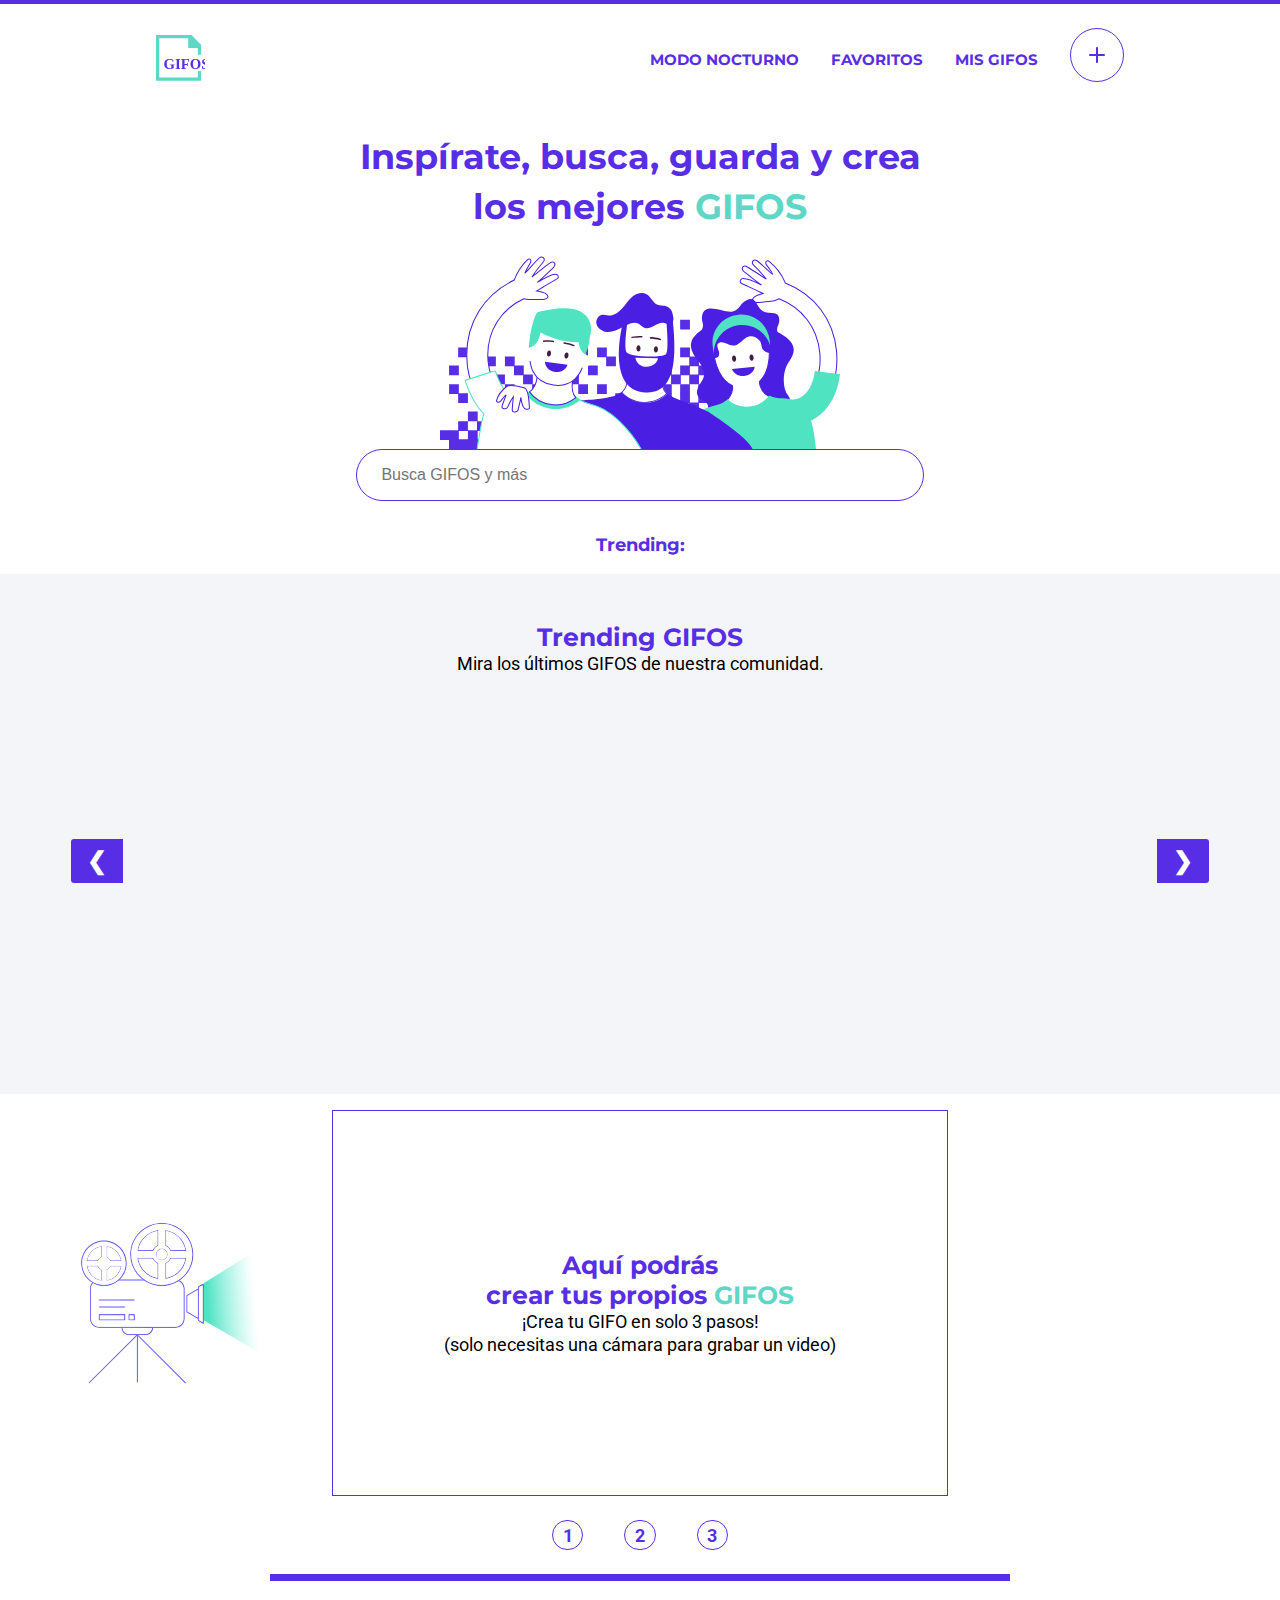
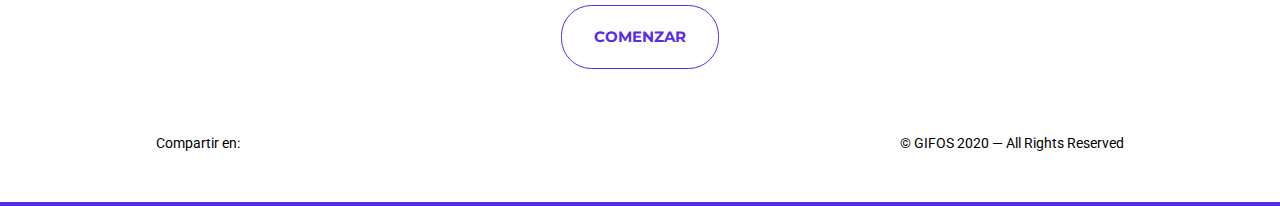
==== index.html @ a3d8eb34 "Corregido el botón de favoritos activo" ====
<!DOCTYPE html>
<html lang="es">

<head>
    <meta charset="UTF-8">
    <meta name="viewport" content="width=device-width, initial-scale=1.0">
    <script src="https://kit.fontawesome.com/3bc7d78e54.js" crossorigin="anonymous"></script>
    <link rel="stylesheet" href="styles/css/styles.css">
    <title>GIFOS</title>
</head>

<body id="body">
    <header class="navbar" id="navbar">
        <a href="index.html">
            <img src="./images/logo-mobile.svg" alt="logo" id="logo" class="logo"/>
        </a>
        <div id="search" class="search">
            <input class="search__input" type="text" placeholder="Busca GIFOS y más">
            <i class="fas fa-search"></i>
        </div>
        <nav>
            <button id="burger" class="burger"><i id="burger_icon" class="fas fa-bars"></i></button>
            <ul class="menu invisible" id="menu">
                <li class="menu__item" id="theme_btn" ><a href="#" id="theme_link">Modo nocturno</a></li>
                <li class="menu__line"></li>
                <li class="menu__item" id="fav_link"><a href="">Favoritos</a></li>
                <li class="menu__line"></li>
                <li class="menu__item" id="my_gifos_link"><a href="">Mis GIFOS</a></li>
                <li class="menu__line"></li>
                <li class="menu__item"><a href="create.html"><img src="./images/button-crear-gifo.svg" id="create_img" alt=""></a></li>
            </ul>
        </nav>
    </header>
    <main class="main">
        <section class="hero" id="hero">
            <h1 class="main_title">Inspírate, busca, <span class="break"></span> guarda y crea los <span class="break"></span> mejores <span class="turquoise">GIFOS</span></h1>
            <img class="welcome" src="./images/ilustra_header.svg" alt="welcome">
            <div class="search" id="search">
                <div class="search__container">
                    <button type="submit" class="search__btn hide" id="search_btn"><i id="glass" class="fas fa-search"></i></button>
                    <input class="search__input" id="search_input" autocomplete="off" type="text" placeholder="Busca GIFOS y más">
                    <button class="right__btn" id="right_btn"><i id="right_icon" class="fas fa-search"></i></button>
                </div>
                <ul class="autocomplete_content" id="autocomplete_content">
                    <!-- Here searching suggested terms will be rendered -->
                </ul>
            </div>
            <h4 class="trending__title">Trending:</h4>
            <div class="trending__topics" id="trend_topics">
                <!-- Here searching trends will be rendered -->
            </div>
        </section>

        <section class="results hide" id="results">
            <div class="section_line"></div>
            <h2 class="section_title" id="results_title">Resultado de búsqueda</h2>
            <!-- Here searching result gifos will be rendered -->
            <div class="section_grifos grid" id="results_grid">
            </div>
            <a href="#" class="btn" id="more_btn">Ver más</a>
        </section>

        <!-- Here favorite gifos will be rendered -->
        <section class="favorites hide" id="favorites">
            <img class="title_icon" src="./images/icon-favoritos.svg" alt="favoritos">
            <h2 class="section_title">Favoritos</h2>
            <div class="section_grifos grid" id="fav_grifos">

            </div>
            <a href="#" class="btn invisible" id="more_fav_btn">Ver más</a>
        </section>

        <!-- Here user gifos will be rendered -->
        <section class="mygifos hide" id="my_gifos">
            <img class="title_icon" src="./images/icon-mis-gifos.svg" alt="mis gifos">
            <h2 class="section_title">Mis GIFOS</h2>
            <div class="section_grifos grid">
                <div class="gifo_small">
                    <img class="gifo" src="https://dummyimage.com/357x275/3d353d/fff.jpg" alt="gifo">
                    <div class="gifo__hover">
                        <div class="gifo__buttons">
                            <img src="./images/icon-fav-hover.svg" alt="favorite">
                            <img src="./images/icon-download-hover.svg" alt="download">
                            <img src="./images/icon-max-hover.svg" alt="fullsize">
                        </div>
                        <div class="gifo__text">
                            <p>User</p>
                            <h6>Título GIFO</h6>
                        </div>
                    </div>
                </div>
                <div class="gifo_small">
                    <img class="gifo" src="https://dummyimage.com/357x275/3d353d/fff.jpg" alt="gifo">
                    <div class="gifo__hover">
                        <div class="gifo__buttons">
                            <img src="./images/icon-fav-hover.svg" alt="favorite">
                            <img src="./images/icon-download-hover.svg" alt="download">
                            <img src="./images/icon-max-hover.svg" alt="fullsize">
                        </div>
                        <div class="gifo__text">
                            <p>User</p>
                            <h6>Título GIFO</h6>
                        </div>
                    </div>
                </div>
                <div class="gifo_small">
                    <img class="gifo" src="https://dummyimage.com/357x275/3d353d/fff.jpg" alt="gifo">
                    <div class="gifo__hover">
                        <div class="gifo__buttons">
                            <img src="./images/icon-fav-hover.svg" alt="favorite">
                            <img src="./images/icon-download-hover.svg" alt="download">
                            <img src="./images/icon-max-hover.svg" alt="fullsize">
                        </div>
                        <div class="gifo__text">
                            <p>User</p>
                            <h6>Título GIFO</h6>
                        </div>
                    </div>
                </div>
                <div class="gifo_small">
                    <img class="gifo" src="https://dummyimage.com/357x275/3d353d/fff.jpg" alt="gifo">
                    <div class="gifo__hover">
                        <div class="gifo__buttons">
                            <img src="./images/icon-fav-hover.svg" alt="favorite">
                            <img src="./images/icon-download-hover.svg" alt="download">
                            <img src="./images/icon-max-hover.svg" alt="fullsize">
                        </div>
                        <div class="gifo__text">
                            <p>User</p>
                            <h6>Título GIFO</h6>
                        </div>
                    </div>
                </div>
                <div class="gifo_small">
                    <img class="gifo" src="https://dummyimage.com/357x275/3d353d/fff.jpg" alt="gifo">
                    <div class="gifo__hover">
                        <div class="gifo__buttons">
                            <img src="./images/icon-fav-hover.svg" alt="favorite">
                            <img src="./images/icon-download-hover.svg" alt="download">
                            <img src="./images/icon-max-hover.svg" alt="fullsize">
                        </div>
                        <div class="gifo__text">
                            <p>User</p>
                            <h6>Título GIFO</h6>
                        </div>
                    </div>
                </div>
                <div class="gifo_small">
                    <img class="gifo" src="https://dummyimage.com/357x275/3d353d/fff.jpg" alt="gifo">
                    <div class="gifo__hover">
                        <div class="gifo__buttons">
                            <img src="./images/icon-fav-hover.svg" alt="favorite">
                            <img src="./images/icon-download-hover.svg" alt="download">
                            <img src="./images/icon-max-hover.svg" alt="fullsize">
                        </div>
                        <div class="gifo__text">
                            <p>User</p>
                            <h6>Título GIFO</h6>
                        </div>
                    </div>
                </div>
                <div class="gifo_small">
                    <img class="gifo" src="https://dummyimage.com/357x275/3d353d/fff.jpg" alt="gifo">
                    <div class="gifo__hover">
                        <div class="gifo__buttons">
                            <img src="./images/icon-fav-hover.svg" alt="favorite">
                            <img src="./images/icon-download-hover.svg" alt="download">
                            <img src="./images/icon-max-hover.svg" alt="fullsize">
                        </div>
                        <div class="gifo__text">
                            <p>User</p>
                            <h6>Título GIFO</h6>
                        </div>
                    </div>
                </div>
                <div class="gifo_small">
                    <img class="gifo" src="https://dummyimage.com/357x275/3d353d/fff.jpg" alt="gifo">
                    <div class="gifo__hover">
                        <div class="gifo__buttons">
                            <img src="./images/icon-fav-hover.svg" alt="favorite">
                            <img src="./images/icon-download-hover.svg" alt="download">
                            <img src="./images/icon-max-hover.svg" alt="fullsize">
                        </div>
                        <div class="gifo__text">
                            <p>User</p>
                            <h6>Título GIFO</h6>
                        </div>
                    </div>
                </div>
                <div class="gifo_small">
                    <img class="gifo" src="https://dummyimage.com/357x275/3d353d/fff.jpg" alt="gifo">
                    <div class="gifo__hover">
                        <div class="gifo__buttons">
                            <img src="./images/icon-fav-hover.svg" alt="favorite">
                            <img src="./images/icon-download-hover.svg" alt="download">
                            <img src="./images/icon-max-hover.svg" alt="fullsize">
                        </div>
                        <div class="gifo__text">
                            <p>User</p>
                            <h6>Título GIFO</h6>
                        </div>
                    </div>
                </div>
                <div class="gifo_small">
                    <img class="gifo" src="https://dummyimage.com/357x275/3d353d/fff.jpg" alt="gifo">
                    <div class="gifo__hover">
                        <div class="gifo__buttons">
                            <img src="./images/icon-fav-hover.svg" alt="favorite">
                            <img src="./images/icon-download-hover.svg" alt="download">
                            <img src="./images/icon-max-hover.svg" alt="fullsize">
                        </div>
                        <div class="gifo__text">
                            <p>User</p>
                            <h6>Título GIFO</h6>
                        </div>
                    </div>
                </div>
                <div class="gifo_small">
                    <img class="gifo" src="https://dummyimage.com/357x275/3d353d/fff.jpg" alt="gifo">
                    <div class="gifo__hover">
                        <div class="gifo__buttons">
                            <img src="./images/icon-fav-hover.svg" alt="favorite">
                            <img src="./images/icon-download-hover.svg" alt="download">
                            <img src="./images/icon-max-hover.svg" alt="fullsize">
                        </div>
                        <div class="gifo__text">
                            <p>User</p>
                            <h6>Título GIFO</h6>
                        </div>
                    </div>
                </div>
                <div class="gifo_small">
                    <img class="gifo" src="https://dummyimage.com/357x275/3d353d/fff.jpg" alt="gifo">
                    <div class="gifo__hover">
                        <div class="gifo__buttons">
                            <img src="./images/icon-fav-hover.svg" alt="favorite">
                            <img src="./images/icon-download-hover.svg" alt="download">
                            <img src="./images/icon-max-hover.svg" alt="fullsize">
                        </div>
                        <div class="gifo__text">
                            <p>User</p>
                            <h6>Título GIFO</h6>
                        </div>
                    </div>
                </div>
                <div class="gifo_small">
                    <img class="gifo" src="https://dummyimage.com/357x275/3d353d/fff.jpg" alt="gifo">
                    <div class="gifo__hover">
                        <div class="gifo__buttons">
                            <img src="./images/icon-fav-hover.svg" alt="favorite">
                            <img src="./images/icon-download-hover.svg" alt="download">
                            <img src="./images/icon-max-hover.svg" alt="fullsize">
                        </div>
                        <div class="gifo__text">
                            <p>User</p>
                            <h6>Título GIFO</h6>
                        </div>
                    </div>
                </div>

            </div>
            <a href="#" class="btn">Ver más</a>
        </section>
        
        <section class="trending" id="trending">
            <h2 class="section_title">Trending GIFOS</h2>
            <p class="text">Mira los últimos <span class="break"></span> GIFOS de nuestra comunidad.</p>
            <div class="trending_slider">
                <a class="prev" id="prev">&#10094;</a>

                <div class="trendslider" id="trendslider">
                    <!-- Here trending gifos will be rendered -->    
                    <div class="trendslider__slider" id="slider">
                        
                    </div>
                </div>

                <a class="next" id="next">&#10095;</a>
            </div>
        </section>

        <section class="create" id="create">
            <div class="create__layout">
                <div class="camera">
                    <img src="./images/camara.svg" alt="cámara">
                    <img src="./images/Path 2.svg" alt="proyección" class="path">
                </div>
                <div class="upload__container">
                    <div class="upload__gifo">
                        <h2 class="section_title">Aquí podrás <br> crear tus propios <span class="turquoise">GIFOS</span> </h2>
                        <p class="text">¡Crea tu GIFO en solo 3 pasos! <br> (solo necesitas una cámara para grabar un video)</p>
                    </div>
                </div>
                <div class="empty"></div>
            </div>
            <div class="upload__btns">
                <a href="#" class="btn">1</a>
                <a href="#" class="btn">2</a>
                <a href="#" class="btn">3</a>
            </div>
            <div class="upload__bar"></div>
            <a href="#" class="btn">Comenzar</a>
        </section>

    </main>
    <footer class="footer">
        <div class="social">
            <p class="small_text">Compartir en:</p>
            <div class="social__icons">
                <a href="https://www.facebook.com/">
                    <i class="fab fa-facebook"></i>
                </a>
                <a href="https://twitter.com/">
                    <i class="fab fa-twitter"></i>
                </a>
                <a href="https://www.instagram.com/">
                    <i class="fab fa-instagram"></i>
                </a>
            </div>
        </div>

        <div class="small_text">
            © GIFOS 2020 — All Rights Reserved
        </div>

    </footer>

    <!-- Script Links -->
    <script src="./script/main.js"></script>
    <script src="./script/trending.js"></script>
    <script src="./script/search.js"></script>
    <script src="./script/modal.js"></script>
    <script src="./script/favorites.js"></script>
    <script src="./script/mygifos.js"></script>
    <script src="./script/creategifos.js"></script>
</body>

</html>
---- styles/css/styles.css ----
@charset "UTF-8";
@import url("https://fonts.googleapis.com/css2?family=Montserrat:wght@400;500;700&family=Roboto:wght@300;400;500;700&display=swap");
/* ------------------------------- *
 * ------------ Resets ----------- *
 * ------------------------------- */
* {
  margin: 0;
  padding: 0;
  -webkit-box-sizing: border-box;
          box-sizing: border-box;
  scroll-behavior: smooth;
}

body {
  background-color: #FFFFFF;
  color: #572EE5;
  font-family: "Roboto", sans-serif;
  font-size: 16px;
}

a {
  text-decoration: none;
  color: #572EE5;
}

h1,
h2,
h3 {
  font-weight: 400;
}

ul {
  list-style: none;
}

img {
  width: 100%;
}

input {
  background-color: transparent;
}

/* -------- End of Resets -------- */
/*                                 */
/* ------------------------------- *
 * ----- Some General Styles ----- *
 * ------------------------------- */
/* Text Styles */
.main_title {
  font-family: "Montserrat", sans-serif;
  font-weight: 700;
  font-size: 1.56rem;
  line-height: 2.06rem;
  text-align: center;
}

.section_title {
  font-family: "Montserrat", sans-serif;
  font-weight: 700;
  font-size: 1.25rem;
  line-height: 1.88rem;
  text-align: center;
}

.trending__title {
  font-family: "Montserrat", sans-serif;
  font-weight: 700;
  font-size: 1rem;
  line-height: 1.56rem;
  text-align: center;
}

.no_results_title {
  font-family: "Montserrat", sans-serif;
  font-weight: 700;
  font-size: 1.2rem;
  line-height: 1.8rem;
  text-align: center;
  color: #5ED7C6;
}

.text {
  font-family: "Roboto", sans-serif;
  font-weight: 400;
  font-size: 1rem;
  line-height: 1.44rem;
}

.trending__links {
  font-family: "Montserrat", sans-serif;
  font-weight: 500;
  font-size: 0.88rem;
  line-height: 1.56rem;
  text-align: center;
}

.small_text {
  font-family: "Roboto", sans-serif;
  font-weight: 400;
  font-size: 0.88rem;
  line-height: 1.25rem;
}

/* Spans to break text lines */
.break {
  font-size: 0;
  display: block;
}

/* Hiden sections */
.hide {
  display: none;
}

.invisible {
  visibility: hidden;
}

/* Show sections */
.visible {
  visibility: visible;
}

/* Making sections or elements visible */
.visible {
  opacity: 1;
}

/* GIFOS word in different color in the main title */
.turquoise {
  color: #5ED7C6;
}

/* ---- End of General Styles ---- */
/*                                 */
/* ------------------------------- *
 * ----------- Buttons ----------- *
 * ------------------------------- */
.btn {
  font-family: "Montserrat", sans-serif;
  font-weight: 700;
  font-size: 0.94rem;
  line-height: 1.88rem;
  text-transform: uppercase;
  letter-spacing: 0;
  display: inline-block;
  margin: 4.88rem auto;
  padding: 1rem 2.25rem;
  width: auto;
  border: 1px solid #572EE5;
  border-radius: 1.9rem;
  cursor: pointer;
  text-align: center;
  outline: none;
  -webkit-transition: all 0.2s ease-in;
  transition: all 0.2s ease-in;
}

/* -------- End of Buttons ------- */
/*                                 */
/* ------------------------------- *
 * --------- Social Links -------- *
 * ------------------------------- */
.social {
  width: 5.6rem;
  margin: 0 auto;
  display: -webkit-box;
  display: -ms-flexbox;
  display: flex;
  -webkit-box-orient: vertical;
  -webkit-box-direction: normal;
      -ms-flex-direction: column;
          flex-direction: column;
  -webkit-box-pack: center;
      -ms-flex-pack: center;
          justify-content: center;
  -webkit-box-align: center;
      -ms-flex-align: center;
          align-items: center;
}

.social__icons {
  width: 100%;
  display: -webkit-box;
  display: -ms-flexbox;
  display: flex;
  -webkit-box-orient: horizontal;
  -webkit-box-direction: normal;
      -ms-flex-direction: row;
          flex-direction: row;
  -webkit-box-pack: justify;
      -ms-flex-pack: justify;
          justify-content: space-between;
  -webkit-box-align: center;
      -ms-flex-align: center;
          align-items: center;
  margin-top: 1.5rem;
  margin-bottom: 3rem;
}

.social__icons i {
  color: #CDD6E0;
  font-size: 1.13rem;
}

/* ----- End of Social Links ----- */
/*                                 */
/* ------------------------------- *
 * ------- Navigation Bar -------- *
 * ------------------------------- */
/* Section´s General Layout */
.navbar {
  position: relative;
  background-color: #FFFFFF;
  display: -webkit-box;
  display: -ms-flexbox;
  display: flex;
  display: flex;
  -webkit-box-orient: horizontal;
  -webkit-box-direction: normal;
      -ms-flex-direction: row;
          flex-direction: row;
  -webkit-box-pack: justify;
      -ms-flex-pack: justify;
          justify-content: space-between;
  -webkit-box-align: center;
      -ms-flex-align: center;
          align-items: center;
  padding: 1rem 1.5rem;
  border-top: 0.31rem solid #572EE5;
  /* Size and hiding of Search Bar in Navbar */
}

.navbar .logo {
  width: 3.05rem;
}

.navbar .search {
  display: none;
  padding: 1rem;
}

.navbar .search__input {
  width: 87%;
}

/* ---- End of Navigation Bar ---- */
/*                                 */
/* ------------------------------- *
 * ------- Hamburguer Menu ------- *
 * ------------------------------- */
/* Menu´s General Layout */
.menu {
  padding: 1rem;
  display: -webkit-box;
  display: -ms-flexbox;
  display: flex;
  -webkit-box-orient: vertical;
  -webkit-box-direction: normal;
      -ms-flex-direction: column;
          flex-direction: column;
  -webkit-box-pack: start;
      -ms-flex-pack: start;
          justify-content: flex-start;
  -webkit-box-align: center;
      -ms-flex-align: center;
          align-items: center;
  position: absolute;
  top: 4.812rem;
  right: 0;
  width: 100%;
  height: 100vh;
  z-index: 2;
  overflow: hidden;
  background-color: #572EE5;
}

.menu__item {
  padding: 1rem;
}

.menu__item a {
  font-family: "Montserrat", sans-serif;
  font-weight: 700;
  font-size: 0.94rem;
  line-height: 1.88rem;
  text-transform: capitalize;
  letter-spacing: 0;
  color: #FFFFFF;
}

.menu__line {
  padding: 0;
  width: 2.56rem;
  height: 0.01rem;
  background-color: #FFFFFF;
}

/* Burger Icon */
.burger {
  background-color: transparent;
  border: none;
  outline: none;
}

.burger i {
  font-size: 1rem;
  color: #572EE5;
}

/* ---- End of Hamburguer Menu ---- */
/*                                  */
/* Input Styles */
.search {
  width: 100%;
  display: -webkit-box;
  display: -ms-flexbox;
  display: flex;
  -webkit-box-orient: vertical;
  -webkit-box-direction: normal;
      -ms-flex-direction: column;
          flex-direction: column;
  -webkit-box-pack: justify;
      -ms-flex-pack: justify;
          justify-content: space-between;
  -webkit-box-align: center;
      -ms-flex-align: center;
          align-items: center;
  border: 1px solid #572EE5;
  border-radius: 27px;
  padding: 1rem;
  padding-bottom: 0;
}

.search__container {
  display: -webkit-box;
  display: -ms-flexbox;
  display: flex;
  -webkit-box-orient: horizontal;
  -webkit-box-direction: normal;
      -ms-flex-direction: row;
          flex-direction: row;
  -webkit-box-pack: justify;
      -ms-flex-pack: justify;
          justify-content: space-between;
  -webkit-box-align: center;
      -ms-flex-align: center;
          align-items: center;
  width: 100%;
  padding: 0;
  margin-bottom: 1rem;
}

.search__input {
  border: none;
  outline: none;
  width: 95%;
  background-color: transparent;
  margin-left: 0.5rem;
  font-size: 1rem;
}

.search__btn i {
  color: #9CAFC3;
}

/* Buttons Styles */
.search__btn,
.right__btn {
  background-color: transparent;
  border: none;
  outline: none;
  cursor: pointer;
  font-size: 1.25rem;
}

.right__btn i {
  color: #572EE5;
}

/* Suggestions container */
.autocomplete_content {
  width: 100%;
  padding: 0;
  font-size: 1rem;
  background-color: transparent;
  color: #9CAFC3;
}

/* Suggestions format */
.suggested {
  display: -webkit-box;
  display: -ms-flexbox;
  display: flex;
  -webkit-box-orient: horizontal;
  -webkit-box-direction: normal;
      -ms-flex-direction: row;
          flex-direction: row;
  -webkit-box-pack: start;
      -ms-flex-pack: start;
          justify-content: flex-start;
  -webkit-box-align: center;
      -ms-flex-align: center;
          align-items: center;
  width: 100%;
  padding: 0;
  padding-top: 1rem;
}

.suggested:first-child {
  border-top: 1px solid #9CAFC3;
}

.suggested:last-child {
  margin-bottom: 1rem;
}

.suggested__text {
  margin-left: 1rem;
}

.trending_slider {
  display: -webkit-box;
  display: -ms-flexbox;
  display: flex;
  -webkit-box-pack: center;
      -ms-flex-pack: center;
          justify-content: center;
  -webkit-box-align: center;
      -ms-flex-align: center;
          align-items: center;
  width: 100%;
  margin-bottom: 4rem;
}

.prev,
.next {
  display: none;
  cursor: pointer;
  width: auto;
  padding: 0.5rem 1rem;
  color: #FFFFFF;
  background-color: #572EE5;
  font-weight: bold;
  font-size: 1.5rem;
  -webkit-transition: 0.6s ease;
  transition: 0.6s ease;
  border-radius: 3px 0 0 3px;
  -webkit-user-select: none;
     -moz-user-select: none;
      -ms-user-select: none;
          user-select: none;
  margin: 1.5rem;
}

/* Next Button Border Style */
.next {
  border-radius: 0 3px 3px 0;
}

/* Hover Styles */
.prev:hover,
.next:hover {
  background-color: #FFFFFF;
  color: #572EE5;
  border: 1px solid #572EE5;
}

.trendslider {
  width: 100%;
  height: 11.69rem;
  margin-bottom: 2rem;
  overflow: hidden;
}

.trendslider__slider {
  width: 97.14rem;
  height: 11.69rem;
  display: -webkit-box;
  display: -ms-flexbox;
  display: flex;
  -webkit-box-pack: start;
      -ms-flex-pack: start;
          justify-content: flex-start;
}

.trendslider .gifo {
  margin: 0 0.5rem;
  width: 15.19rem;
  height: 11.69rem;
  position: relative;
}

.trendslider .gifo img {
  width: 15.19rem;
}

/* GIFO Style: Hover Buttons and Text*/
.gifo__img {
  width: 100%;
  height: 100%;
  position: relative;
  display: block;
  -o-object-fit: cover;
     object-fit: cover;
  cursor: pointer;
}

.gifo__hover {
  position: absolute;
  top: 0;
  left: 0;
  width: 100%;
  height: 100%;
  background-color: #572EE5;
  opacity: 0;
  z-index: 1;
}

.gifo__buttons {
  z-index: 2;
  position: absolute;
  top: 0.6rem;
  right: 0.6rem;
  display: -webkit-box;
  display: -ms-flexbox;
  display: flex;
  -webkit-box-pack: justify;
      -ms-flex-pack: justify;
          justify-content: space-between;
  width: 10rem;
  opacity: 1;
}

.gifo__buttons img {
  margin: 0.3rem;
  padding: 0.44rem;
  opacity: 0.5;
  z-index: 3;
  background-color: #FFFFFF;
  border-radius: 7%;
}

.gifo__buttons img:hover {
  opacity: 1;
}

.gifo__text {
  z-index: 2;
  position: absolute;
  bottom: 3.19rem;
  left: 1.16rem;
  text-align: left;
  color: #FFFFFF;
  opacity: 1;
}

.gifo__user, .gifo__title {
  opacity: 1;
}

/* ------------------ Modal Gifo ---------------- */
.modal {
  position: fixed;
  top: 0;
  right: 0;
  width: 100vw;
  height: 100%;
  z-index: 1000;
  padding: 15vh 2rem;
  text-align: center;
  display: -webkit-box;
  display: -ms-flexbox;
  display: flex;
  -webkit-box-pack: center;
      -ms-flex-pack: center;
          justify-content: center;
  -webkit-box-align: center;
      -ms-flex-align: center;
          align-items: center;
  background: rgba(255, 255, 255, 0.9);
  color: #000000;
}

.modal__container {
  display: -webkit-box;
  display: -ms-flexbox;
  display: flex;
  -webkit-box-orient: vertical;
  -webkit-box-direction: normal;
      -ms-flex-direction: column;
          flex-direction: column;
  background: transparent;
  padding: 5rem 0;
}

.modal__img {
  width: 100%;
  margin: 1rem auto;
}

.modal__info {
  display: -webkit-box;
  display: -ms-flexbox;
  display: flex;
  -webkit-box-pack: justify;
      -ms-flex-pack: justify;
          justify-content: space-between;
}

.modal__text {
  width: 70%;
}

.modal__user {
  font-family: "Roboto", sans-serif;
  font-weight: 400;
  font-size: 0.94rem;
  line-height: 1.13rem;
}

.modal__title {
  font-family: "Montserrat", sans-serif;
  font-weight: 700;
  font-size: 1rem;
  line-height: 1.56rem;
  text-align: center;
}

.close_modal_btn {
  -ms-flex-item-align: end;
      align-self: flex-end;
  background-color: transparent;
  border: none;
  outline: none;
  cursor: pointer;
}

.close_modal_btn i {
  color: #572EE5;
  font-size: 1.5rem;
}

.fav_btn,
.download_btn {
  background-color: transparent;
  border: none;
}

.fav_btn {
  margin-right: 0.5rem;
}

.download_btn {
  margin-left: 0.5rem;
}

/* --------------- End of Modal Gifo ------------- */
/* --------------------------------------------------- *
 * ------ My Gifos / Favorites /Results Section ------ *
 * --------------------------------------------------- */
/* Section´s General Layout */
.favorites,
.mygifos,
.create,
.results {
  padding: 1rem 1.5rem;
  text-align: center;
}

/* Results´s Line on Top */
.section_line {
  width: 25%;
  height: 0.01rem;
  margin: 2.88rem auto;
  background-color: #9CAFC3;
}

/* Section´s Icon Styles */
.title_icon {
  width: 1.44rem;
  display: block;
  margin: 0.5rem auto;
}

/* Section´s GIFOS Layout */
.grid {
  width: 100%;
  display: -ms-grid;
  display: grid;
  -ms-grid-columns: (46%)[auto-fit];
      grid-template-columns: repeat(auto-fit, 46%);
  -webkit-box-pack: center;
      -ms-flex-pack: center;
          justify-content: center;
  gap: 1rem;
  margin-top: 2.88rem;
  /* Setup for later styles in gifohover */
}

.grid .gifo {
  position: relative;
}

/* Message: No Searching Results */
.error_msg {
  width: 80%;
  text-align: center;
  margin: 5% auto;
}

.error_msg img {
  width: 9.38rem;
  margin-bottom: 2rem;
}

/* -- End of My Gifos / Favorites / Results Section -- */
/*                                                     */
/* ------------------------------- *
 * ---- Create Gifos Section ----- *
 * ------------------------------- */
/* Section´s General Layout */
.create__layout {
  display: -webkit-box;
  display: -ms-flexbox;
  display: flex;
  -webkit-box-orient: horizontal;
  -webkit-box-direction: normal;
      -ms-flex-direction: row;
          flex-direction: row;
  -webkit-box-pack: center;
      -ms-flex-pack: center;
          justify-content: center;
  -webkit-box-align: center;
      -ms-flex-align: center;
          align-items: center;
  width: 100%;
}

.create .text {
  color: #000000;
}

.create .btn {
  margin: 0;
}

.camera {
  display: -webkit-box;
  display: -ms-flexbox;
  display: flex;
  -webkit-box-orient: horizontal;
  -webkit-box-direction: normal;
      -ms-flex-direction: row;
          flex-direction: row;
  -webkit-box-pack: center;
      -ms-flex-pack: center;
          justify-content: center;
  -webkit-box-align: center;
      -ms-flex-align: center;
          align-items: center;
  width: 25%;
}

.camera img {
  width: 7.69rem;
}

.camera .path {
  width: 4.4rem;
}

.upload__container {
  display: -webkit-box;
  display: -ms-flexbox;
  display: flex;
  -webkit-box-orient: horizontal;
  -webkit-box-direction: normal;
      -ms-flex-direction: row;
          flex-direction: row;
  -webkit-box-pack: center;
      -ms-flex-pack: center;
          justify-content: center;
  -webkit-box-align: center;
      -ms-flex-align: center;
          align-items: center;
  width: 50%;
  border: 1px solid #572EE5;
  padding: 1.5rem;
}

.upload__gifo {
  display: -webkit-box;
  display: -ms-flexbox;
  display: flex;
  -webkit-box-orient: vertical;
  -webkit-box-direction: normal;
      -ms-flex-direction: column;
          flex-direction: column;
  -webkit-box-pack: center;
      -ms-flex-pack: center;
          justify-content: center;
  -webkit-box-align: center;
      -ms-flex-align: center;
          align-items: center;
  width: 100%;
  height: 21rem;
}

.upload__btns {
  display: -webkit-box;
  display: -ms-flexbox;
  display: flex;
  -webkit-box-orient: horizontal;
  -webkit-box-direction: normal;
      -ms-flex-direction: row;
          flex-direction: row;
  -webkit-box-pack: justify;
      -ms-flex-pack: justify;
          justify-content: space-between;
  -webkit-box-align: center;
      -ms-flex-align: center;
          align-items: center;
  width: 11rem;
  margin: 0 auto;
  padding-top: 1.5rem;
}

.upload__btns .btn {
  font-family: "Roboto", sans-serif;
  padding: 0.4rem 0.6rem;
  font-size: 1.13rem;
  line-height: 0.94rem;
}

.upload__bar {
  width: 60%;
  height: 0.43rem;
  background-color: #572EE5;
  margin: 1.5rem auto;
}

.empty {
  width: 25%;
}

/* - End of Create Gifos Section - */
/*                                 */
/* ------------------------------- *
 * --------- Hero Section -------- *
 * ------------------------------- */
/* Section´s General Layout */
.hero {
  padding: 1rem 1.5rem;
  text-align: center;
}

.hero .main_title {
  margin-bottom: 2rem;
}

/* Image on top of input */
.welcome {
  width: 17.06rem;
  display: block;
  margin: 0 auto;
}

.trending {
  /* Most searched Title */
  /* Most searched Items */
}

.trending__topics {
  width: 60vw;
  display: -webkit-box;
  display: -ms-flexbox;
  display: flex;
  -webkit-box-pack: center;
      -ms-flex-pack: center;
          justify-content: center;
  -ms-flex-wrap: wrap;
      flex-wrap: wrap;
  margin: 0 auto;
  text-align: center;
}

.trending__title {
  margin-top: 2rem;
}

.trending__links {
  margin-left: 0.5rem;
  cursor: pointer;
  display: inline;
}

/* ----- End of Hero Section ----- */
/*                                 */
/* ------------------------------- *
 * ------ Trendings Section ------ *
 * ------------------------------- */
/* Section´s General Layout */
.trending {
  background-color: #F3F5F8;
  padding: 1rem 1.5rem;
  text-align: center;
}

.trending .section_title {
  margin-top: 2rem;
}

.trending .text {
  color: #000000;
  margin-bottom: 2rem;
}

/* -- End of Trendings Section --- */
/*                                 */
/* ------------------------------- *
 * ----------- Footer ------------ *
 * ------------------------------- */
/* Section´s General Layout */
.footer {
  display: -webkit-box;
  display: -ms-flexbox;
  display: flex;
  -webkit-box-orient: vertical;
  -webkit-box-direction: normal;
      -ms-flex-direction: column;
          flex-direction: column;
  -webkit-box-pack: space-evenly;
      -ms-flex-pack: space-evenly;
          justify-content: space-evenly;
  -webkit-box-align: center;
      -ms-flex-align: center;
          align-items: center;
  padding: 1.5rem;
  border-bottom: 0.31rem solid #572EE5;
}

.footer .small_text {
  color: #000000;
}

/* -------- End of Footer -------- */
/*                                 */
/*       Dark Themes      */
.dark {
  background-color: #37383C;
  color: #FFFFFF;
}

.dark i {
  color: #FFFFFF;
}

.dark .text {
  color: #FFFFFF;
}

.dark .navbar {
  background-color: #37383C;
}

.dark .navbar,
.dark .footer {
  border-color: #222326;
}

.dark .menu {
  background-color: #222326;
}

.dark .menu__item a {
  color: #FFFFFF;
}

.dark .search {
  border-color: #FFFFFF;
  caret-color: #FFFFFF;
}

.dark .search__input {
  color: #FFFFFF;
}

.dark .search i {
  color: #FFFFFF;
}

.dark .btn {
  border-color: #FFFFFF;
  color: #FFFFFF;
}

.dark .btn:hover {
  background-color: #FFFFFF;
  color: #37383C;
}

.dark .trending {
  background-color: #222326;
}

.dark .small_text {
  color: #FFFFFF;
}

.dark .prev,
.dark .next {
  background-color: #FFFFFF;
  color: #222326;
}

.dark .prev:hover,
.dark .next:hover {
  background-color: #222326;
  color: #FFFFFF;
  border-color: #FFFFFF;
}

.dark .social__icons i:hover {
  color: #FFFFFF;
}

/*   End of Dark Themes   */
/* ------------------------------- *
 * -------- Tablet Styles -------- *
 * ------------------------------- */
@media (min-width: 768px) {
  /*Erase Hamburguer Menu*/
  .burger {
    display: none;
  }
  /* Navigation Bar Styles */
  .navbar {
    position: -webkit-sticky;
    position: sticky;
    top: 0;
    z-index: 100;
    padding: 1rem 3rem;
  }
  /* Logo Size */
  .logo {
    width: 3.69rem;
  }
  /*Horizontal Menu*/
  .menu {
    display: -webkit-box;
    display: -ms-flexbox;
    display: flex;
    -webkit-box-orient: horizontal;
    -webkit-box-direction: normal;
        -ms-flex-direction: row;
            flex-direction: row;
    -webkit-box-pack: justify;
        -ms-flex-pack: justify;
            justify-content: space-between;
    -webkit-box-align: center;
        -ms-flex-align: center;
            align-items: center;
    visibility: visible;
    background-color: transparent;
    position: relative;
    top: 0;
    padding: 0;
    width: 100%;
    height: auto;
  }
  .menu__item {
    padding: 0;
    margin: 0 1rem;
  }
  .menu__item:first-child {
    margin-left: 0;
  }
  .menu__item:last-child {
    margin-right: 0;
  }
  .menu__item a {
    color: #572EE5;
    text-transform: uppercase;
  }
  .menu__line {
    display: none;
  }
  /* Dark Theme in Horizontal Menu */
  .dark .menu {
    background-color: transparent;
  }
  /* Erase line breaks */
  .break {
    display: none;
  }
  /* Hero Section */
  /* Size of paragraph in Hero */
  .hero {
    padding: 1rem;
  }
  .hero .main_title {
    max-width: 35.45rem;
    margin: 0 auto;
  }
  /* Size of welcome image and search bar */
  .welcome {
    width: 24.94rem;
    margin-top: 1.5rem;
  }
  .search {
    width: 35.45rem;
    margin: 0 auto;
  }
  /* Favorites and My GIFOS Sections */
  /* Amount of columns in gif results */
  .grid {
    -ms-grid-columns: (20%)[auto-fit];
        grid-template-columns: repeat(auto-fit, 20%);
    margin-top: 2.25rem;
  }
  /* Size of Buttons */
  .btn {
    display: inline-block;
    padding: 1rem 2rem;
    padding: 5rem auto;
    width: auto;
  }
  .trending__topics {
    width: 25.13rem;
  }
  /* Size of modal gifo */
  .modal {
    margin: auto;
  }
}

/* ----- End of Tablet Styles ---- */
/*                                 */
/* ------------------------------- *
 * ------- Desktop Styles -------- *
 * ------------------------------- */
@media (min-width: 900px) {
  /* Text Styles */
  .main_title {
    font-family: "Montserrat", sans-serif;
    font-weight: 700;
    font-size: 2.19rem;
    line-height: 3.13rem;
    text-align: center;
  }
  .section_title {
    font-family: "Montserrat", sans-serif;
    font-weight: 700;
    font-size: 1.56rem;
    line-height: 1.88rem;
    text-align: center;
  }
  .trending__title {
    font-family: "Montserrat", sans-serif;
    font-weight: 700;
    font-size: 1.13rem;
    line-height: 1.56rem;
    text-align: center;
  }
  .text {
    font-family: "Roboto", sans-serif;
    font-weight: 400;
    font-size: 1.13rem;
    line-height: 1.44rem;
  }
  .trending__links {
    font-family: "Montserrat", sans-serif;
    font-weight: 500;
    font-size: 1rem;
    line-height: 1.56rem;
    text-align: center;
  }
  .small_text {
    font-family: "Roboto", sans-serif;
    font-weight: 400;
    font-size: 0.88rem;
    line-height: 1.25rem;
  }
  /* Buttons Styles */
  .btn:hover {
    background-color: #572EE5;
    color: #FFFFFF;
  }
  /* Navbar Styles */
  /* ------------------------------- *
    *  Changes when doing scroll down  *
    *  ------------------------------- */
  html:not([data-scroll='0']) {
    /* Shadow at the bottom when doing scroll */
  }
  html:not([data-scroll='0']) .navbar {
    -webkit-box-shadow: 0 2px 4px 1px rgba(156, 175, 195, 0.55);
            box-shadow: 0 2px 4px 1px rgba(156, 175, 195, 0.55);
    -webkit-transition: opacity 0.5s 0.5s ease;
    transition: opacity 0.5s 0.5s ease;
    /* Shows Search Bar in Navbar */
  }
  html:not([data-scroll='0']) .navbar .search {
    display: block;
    width: 25%;
    -webkit-transition: opacity 0.5s 0s ease;
    transition: opacity 0.5s 0s ease;
  }
  /* End of Changes when scrolling down */
  /*                                    */
  /* Menu Styles */
  .menu {
    padding: 0;
    background-color: inherit;
  }
  .menu__item:hover {
    border-bottom: 2px solid #5ED7C6;
  }
  .menu__item:last-child:hover {
    border-bottom: none;
  }
  .menu__item a:active {
    color: #9CAFC3;
  }
  /* Trending Slider Styles */
  .trendslider {
    width: 80%;
    height: 17.19rem;
  }
  .trendslider__slider {
    width: 129.6rem;
    height: 17.19rem;
  }
  .trendslider .gifo {
    width: 20.6rem;
    height: 100%;
  }
  .trendslider .gifo:hover .gifo__hover {
    opacity: 0.6;
  }
  .trendslider .gifo img {
    width: 20.6rem;
    height: 100%;
  }
  .prev,
  .next {
    display: block;
  }
  .gifo:hover .gifo__hover {
    opacity: 0.6;
  }
  /* Footer Section Styles */
  .footer {
    display: -webkit-box;
    display: -ms-flexbox;
    display: flex;
    -webkit-box-orient: horizontal;
    -webkit-box-direction: normal;
        -ms-flex-direction: row;
            flex-direction: row;
    -webkit-box-pack: justify;
        -ms-flex-pack: justify;
            justify-content: space-between;
    -webkit-box-align: center;
        -ms-flex-align: center;
            align-items: center;
    padding: 3rem 9.75rem;
  }
  /* Social Icons Styles */
  .social {
    margin: 0;
    display: -webkit-box;
    display: -ms-flexbox;
    display: flex;
    -webkit-box-orient: horizontal;
    -webkit-box-direction: normal;
        -ms-flex-direction: row;
            flex-direction: row;
    -webkit-box-pack: justify;
        -ms-flex-pack: justify;
            justify-content: space-between;
    -webkit-box-align: center;
        -ms-flex-align: center;
            align-items: center;
    width: 20%;
    padding: 0;
  }
  .social__icons {
    width: 50%;
    margin: 0;
  }
  .social__icons i {
    margin: 0 0.5rem;
  }
  .social__icons i:hover {
    color: #572EE5;
  }
}

/*                                 */
@media (min-width: 1100px) {
  /* Navbar Styles */
  .navbar {
    padding: 1.5rem 9.75rem;
  }
}

/* ---- End of Desktop Styles ---- */
/*                                 */
/*# sourceMappingURL=styles.css.map */
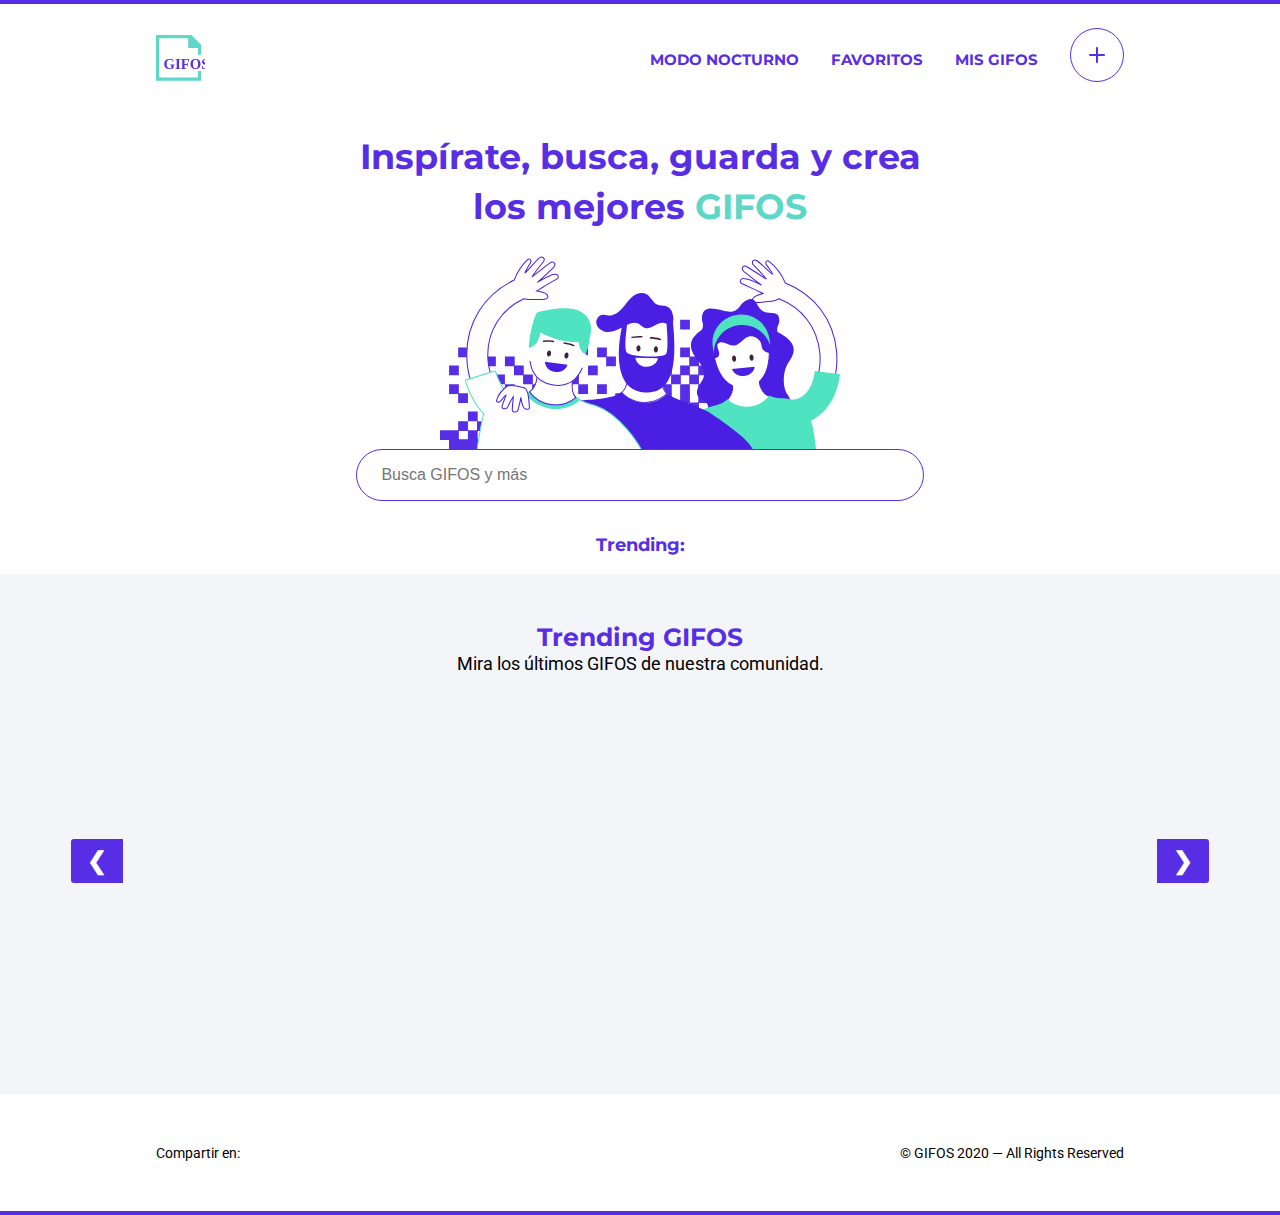
==== commit 426502e4: "Agregada la sección create al index" ====
--- a/index.html
+++ b/index.html
@@ -27,7 +27,7 @@
                 <li class="menu__line"></li>
                 <li class="menu__item" id="my_gifos_link"><a href="">Mis GIFOS</a></li>
                 <li class="menu__line"></li>
-                <li class="menu__item"><a href="create.html"><img src="./images/button-crear-gifo.svg" id="create_img" alt=""></a></li>
+                <li class="menu__item"><a href="create.html" id="create_link"><img src="./images/button-crear-gifo.svg" id="create_img" alt=""></a></li>
             </ul>
         </nav>
     </header>
@@ -279,7 +279,7 @@
             </div>
         </section>
 
-        <section class="create" id="create">
+        <section class="create hide" id="create">
             <div class="create__layout">
                 <div class="camera">
                     <img src="./images/camara.svg" alt="cámara">
